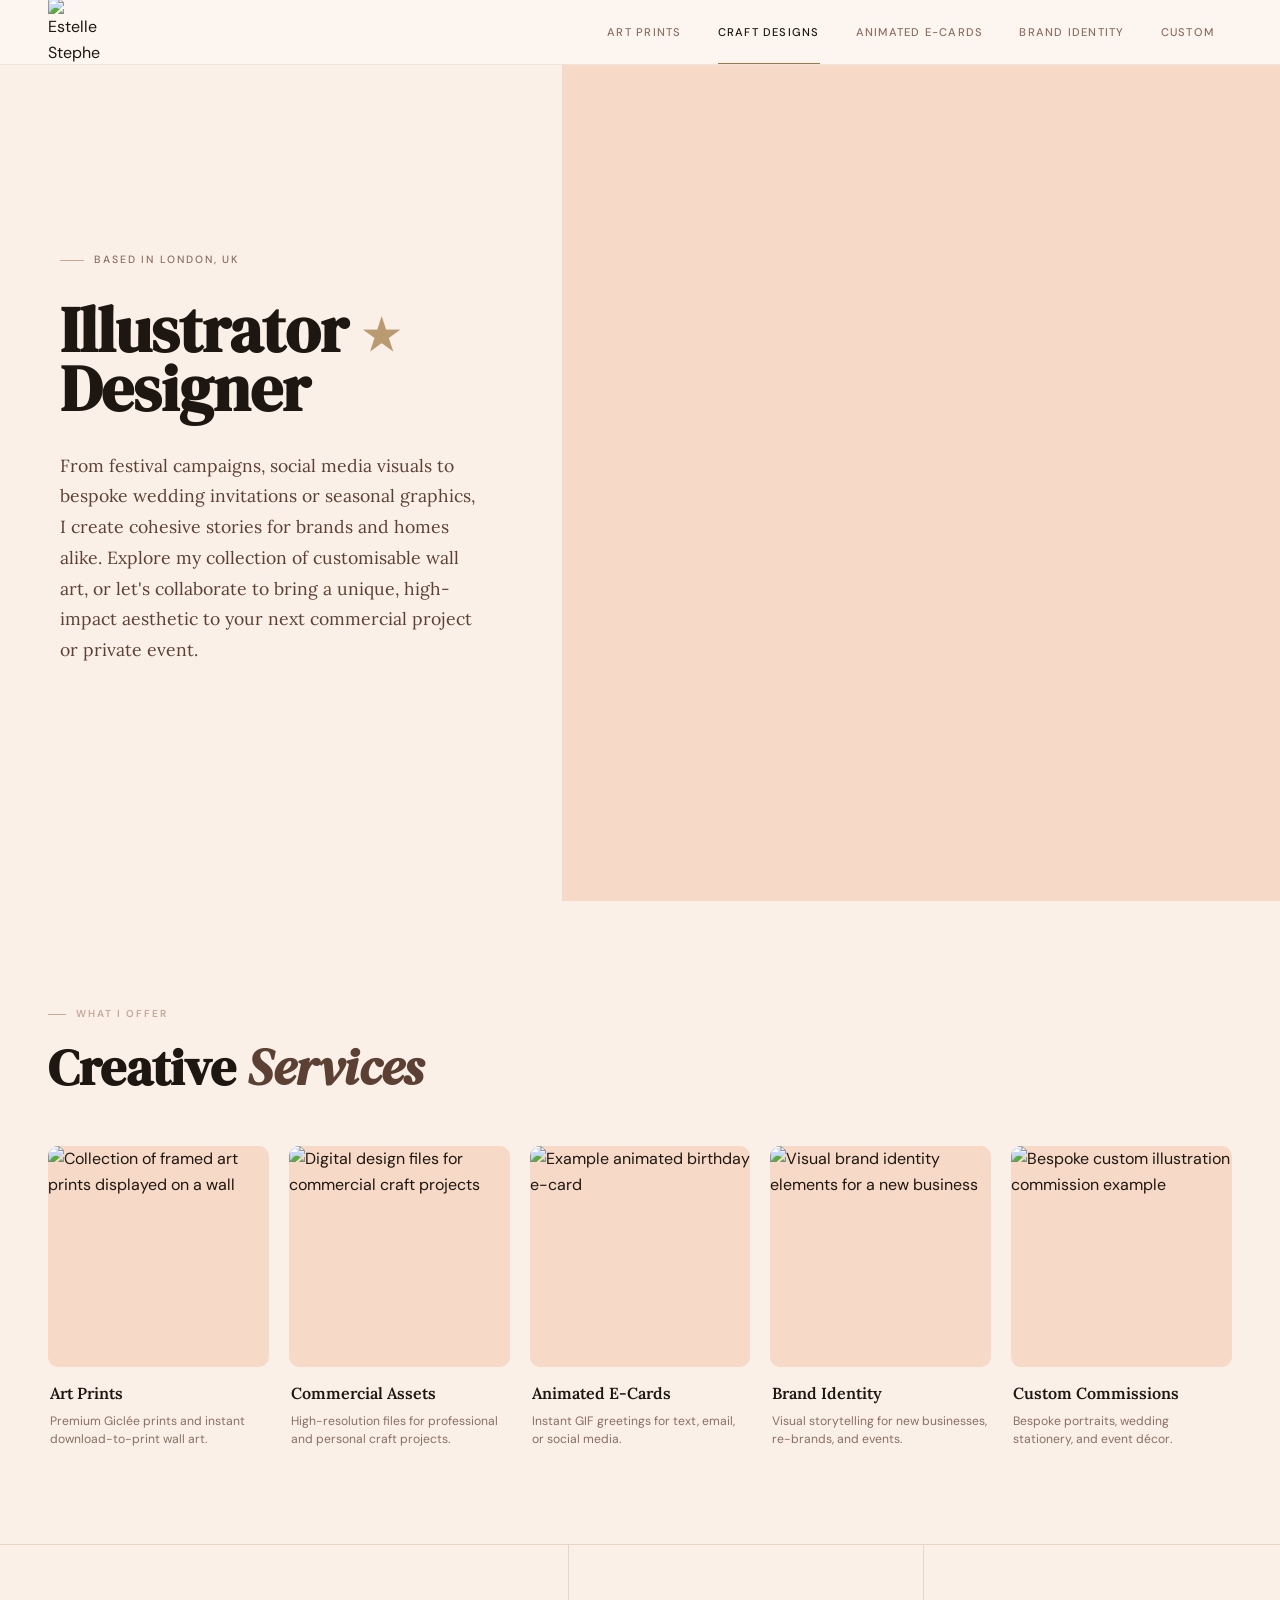
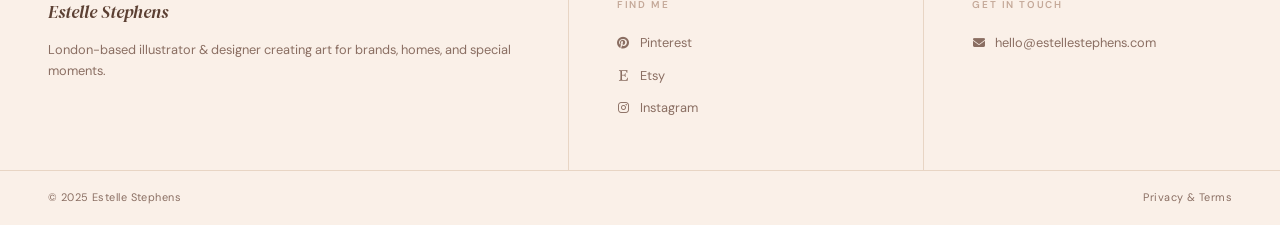
==== index.html @ 8aa45efb "Create index.html" ====
<!DOCTYPE html>
<html lang="en">
<head>
<meta charset="UTF-8">
<meta name="viewport" content="width=device-width, initial-scale=1.0">
<title>Estelle Stephens — Illustrator & Designer</title>
<meta name="description" content="London-based illustrator & designer. Art prints, commercial assets, animated e-cards, brand identity, and custom commissions.">
<meta name="theme-color" content="#fdf7ef">

<meta property="og:type"        content="website">
<meta property="og:site_name"   content="Estelle Stephens">
<meta property="og:title"       content="Estelle Stephens — Illustrator & Designer">
<meta property="og:description" content="London-based illustrator & designer.">
<meta property="og:image"       content="">
<meta property="og:url"         content="">
<meta name="twitter:card"       content="summary_large_image">
<meta name="twitter:title"      content="Estelle Stephens — Illustrator & Designer">
<meta name="twitter:description" content="London-based illustrator & designer.">
<meta name="twitter:image"      content="">

<link rel="preconnect" href="https://fonts.googleapis.com">
<link rel="preconnect" href="https://fonts.gstatic.com" crossorigin>
<link href="https://fonts.googleapis.com/css2?family=DM+Sans:opsz,wght@9..40,300;9..40,400;9..40,500;9..40,600&family=DM+Serif+Display:ital@0;1&family=Lora:ital,wght@0,400;0,500;1,400;1,500&display=swap" rel="stylesheet">
<link rel="stylesheet" href="https://cdnjs.cloudflare.com/ajax/libs/font-awesome/6.4.0/css/all.min.css">
<script src="https://cdnjs.cloudflare.com/ajax/libs/PapaParse/5.4.1/papaparse.min.js"></script>
<script async defer src="https://assets.pinterest.com/js/pinit.js"></script>

<style>
:root {
  --blush:    #f6d9c7;
  --blush-dk: #f0c8b0;
  --cream:    #fdf6f0;
  --warm:     #faf0e8;
  --sand:     #e8d5c4;
  --stone:    #c4a898;
  --ink:      #1e1610;
  --ink-mid:  #5c4033;
  --ink-soft: #8a6e62;
  --red:      #c8363c;
  --gold:     #a07840;

  --ff-display: 'DM Serif Display', Georgia, serif;
  --ff-serif:   'Lora', Georgia, serif;
  --ff-sans:    'DM Sans', system-ui, sans-serif;

  --nav-h: 64px;
  --max:   1400px;
  --r-sm:  4px;
  --r-md:  10px;
  --r-lg:  20px;
  --r-pill: 100px;

  --ease-out: cubic-bezier(0.22, 0.61, 0.36, 1);
  --ease-spring: cubic-bezier(0.34, 1.56, 0.64, 1);

  --shadow-sm: 0 1px 8px rgba(42,31,26,.06);
  --shadow-md: 0 4px 24px rgba(42,31,26,.10);
  --shadow-lg: 0 16px 48px rgba(42,31,26,.14);
}

*, *::before, *::after { box-sizing: border-box; margin: 0; padding: 0; }
html { scroll-behavior: smooth; }
body {
  font-family: var(--ff-sans);
  background: var(--cream);
  color: var(--ink);
  overflow-x: hidden;
  line-height: 1.6;
  -webkit-font-smoothing: antialiased;
}
img, video { display: block; width: 100%; height: 100%; object-fit: contain; }
a { text-decoration: none; color: inherit; }
ul { list-style: none; }
button { font-family: inherit; cursor: pointer; border: none; background: none; }

/* LOADER */
#loader {
  position: fixed; inset: 0; z-index: 1000;
  background: var(--cream);
  display: flex; align-items: center; justify-content: center;
  transition: opacity .5s var(--ease-out), visibility .5s;
}
#loader.gone { opacity: 0; visibility: hidden; pointer-events: none; }
.loader-mark {
  font-family: var(--ff-display);
  font-size: 1.8rem; font-style: italic; color: var(--ink-mid);
  animation: pulse 1.4s ease-in-out infinite;
}
@keyframes pulse { 0%,100%{opacity:.25} 50%{opacity:1} }

/* PAGE SYSTEM */
.page { display: none; }
.page.active { display: block; }

/* NAV */
.nav-wrap {
  position: sticky; top: 0; z-index: 500;
  background: rgba(253,246,240,.97);
  backdrop-filter: blur(16px) saturate(180%);
  -webkit-backdrop-filter: blur(16px) saturate(180%);
  border-bottom: 1px solid rgba(200,168,152,.25);
}
.nav-inner {
  max-width: var(--max); margin: 0 auto;
  height: var(--nav-h);
  display: flex; align-items: center; justify-content: space-between;
  padding: 0 48px;
}
.brand {
  display: flex; align-items: center;
}
.brand img { width: 52px; height: auto; display: block; }

.nav-list { display: flex; gap: 0; }
.nav-item a {
  display: block; padding: 0 18px;
  line-height: var(--nav-h);
  font-family: var(--ff-sans);
  font-size: .7rem; font-weight: 500;
  letter-spacing: .11em; text-transform: uppercase;
  color: var(--ink-soft);
  transition: color .2s;
  position: relative;
}
.nav-item a::after {
  content: '';
  position: absolute; bottom: 0; left: 18px; right: 18px;
  height: 1px; background: var(--gold);
  transform: scaleX(0); transform-origin: left;
  transition: transform .3s var(--ease-out);
}
.nav-item a:hover,
.nav-item a.active { color: var(--ink); }
.nav-item a:hover::after,
.nav-item a.active::after { transform: scaleX(1); }

.nav-burger {
  display: none; flex-direction: column; gap: 5px;
  padding: 8px; border-radius: var(--r-sm);
}
.nav-burger span {
  display: block; width: 22px; height: 1.5px;
  background: var(--ink); transition: .3s var(--ease-out);
}
.nav-burger.open span:nth-child(1) { transform: translateY(6.5px) rotate(45deg); }
.nav-burger.open span:nth-child(2) { opacity: 0; }
.nav-burger.open span:nth-child(3) { transform: translateY(-6.5px) rotate(-45deg); }

.nav-drawer {
  display: none;
  position: absolute; top: 100%; left: 0; right: 0;
  background: var(--cream);
  border-bottom: 1px solid var(--sand);
  padding: 6px 0 14px;
  box-shadow: var(--shadow-md);
}
.nav-drawer.open { display: block; }
.nav-drawer a {
  display: block; padding: 12px 28px;
  font-size: .72rem; font-weight: 500;
  letter-spacing: .1em; text-transform: uppercase;
  color: var(--ink-mid);
  transition: color .2s, background .2s;
}
.nav-drawer a:hover { color: var(--ink); background: var(--warm); }

/* HERO */
.hero {
  display: grid;
  grid-template-columns: 44% 1fr;
  min-height: calc(100svh - var(--nav-h));
  background: var(--warm);
}
.hero-copy {
  display: flex; flex-direction: column; justify-content: center;
  padding: 80px 60px;
  border-right: 1px solid rgba(200,168,152,.3);
}
.hero-eyebrow {
  display: inline-flex; align-items: center; gap: 10px;
  font-size: .66rem; font-weight: 500; letter-spacing: .18em; text-transform: uppercase;
  color: var(--ink-soft); margin-bottom: 32px;
}
.hero-eyebrow::before {
  content: '';
  display: block; width: 24px; height: 1px; background: var(--stone);
}
.hero-title {
  font-family: var(--ff-display);
  font-size: clamp(2.6rem, 5vw, 5rem);
  font-weight: 900; line-height: .92;
  color: var(--ink); margin-bottom: 32px;
}
.hero-title .star { font-style: normal; color: var(--gold); font-size: .65em; vertical-align: middle; opacity: .7; }
.hero-desc {
  font-family: var(--ff-serif);
  font-size: 1.1rem; line-height: 1.75;
  color: var(--ink-mid); max-width: 420px;
  margin-bottom: 48px;
}
.hero-actions { display: flex; gap: 12px; flex-wrap: wrap; }
.btn-primary {
  display: inline-flex; align-items: center; gap: 8px;
  padding: 13px 28px; border-radius: var(--r-pill);
  font-size: .7rem; font-weight: 600; letter-spacing: .1em; text-transform: uppercase;
  background: var(--ink); color: var(--cream);
  transition: background .25s, transform .2s var(--ease-spring);
}
.btn-primary:hover { background: var(--ink-mid); transform: translateY(-2px); }
.btn-ghost {
  display: inline-flex; align-items: center; gap: 8px;
  padding: 12px 24px; border-radius: var(--r-pill);
  font-size: .7rem; font-weight: 600; letter-spacing: .1em; text-transform: uppercase;
  border: 1px solid var(--stone); color: var(--ink-mid);
  transition: border-color .25s, color .25s, transform .2s var(--ease-spring);
}
.btn-ghost:hover { border-color: var(--ink); color: var(--ink); transform: translateY(-2px); }

.hero-visual { position: relative; overflow: hidden; background: var(--blush); }
.carousel-slide { position: absolute; inset: 0; opacity: 0; transition: opacity 1.4s ease-in-out; }
.carousel-slide.active { opacity: 1; }
.carousel-slide img { width: 100%; height: 100%; object-fit: cover; }

/* SECTION SHARED */
.sec { padding: 96px 48px; }
.sec-inner { max-width: var(--max); margin: 0 auto; }
.sec-label {
  display: inline-flex; align-items: center; gap: 10px;
  font-size: .63rem; font-weight: 600; letter-spacing: .2em; text-transform: uppercase;
  color: var(--stone); margin-bottom: 18px;
}
.sec-label::before { content: ''; display: block; width: 18px; height: 1px; background: var(--stone); }
.sec-title {
  font-family: var(--ff-display);
  font-size: clamp(2rem, 4vw, 3.5rem);
  line-height: 1.05; color: var(--ink); margin-bottom: 16px;
}
.sec-title em { font-style: italic; color: var(--ink-mid); }
.sec-body {
  font-family: var(--ff-serif);
  font-size: 1.1rem; line-height: 1.75;
  color: var(--ink-mid); max-width: 560px;
}

/* SERVICES */
.services { background: var(--warm); }
.services-grid {
  display: grid;
  grid-template-columns: repeat(5, 1fr);
  gap: 20px;
  margin-top: 52px;
}
.service-card { display: flex; flex-direction: column; gap: 0; }
.service-img {
  overflow: hidden; border-radius: var(--r-md);
  aspect-ratio: 1;
  position: relative;
  background: var(--blush);
}
.service-img img, .service-img video {
  width: 100%; height: 100%; object-fit: contain;
  transition: transform .8s var(--ease-out);
}
.service-card:hover .service-img img,
.service-card:hover .service-img video { transform: scale(1.04); }
.service-info { padding: 14px 2px 0; }
.service-name {
  font-family: var(--ff-serif);
  font-size: 1rem; font-weight: 600;
  color: var(--ink); margin-bottom: 5px;
}
.service-desc {
  font-size: .76rem; color: var(--ink-soft); line-height: 1.5;
}

/* GALLERY */
.gallery-sec { background: var(--cream); }
.gallery-header {
  display: flex; align-items: flex-end; justify-content: space-between;
  margin-bottom: 40px; gap: 24px; flex-wrap: wrap;
}
.gallery-tabs { display: flex; gap: 8px; flex-wrap: wrap; }
.gallery-tab {
  display: inline-flex; align-items: center; justify-content: center;
  padding: 9px 20px; border-radius: var(--r-pill);
  font-size: .68rem; font-weight: 600; letter-spacing: .1em; text-transform: uppercase;
  border: 1px solid var(--sand); color: var(--ink-soft);
  transition: background .2s, border-color .2s, color .2s;
  cursor: pointer;
}
.gallery-tab:hover { border-color: var(--stone); color: var(--ink-mid); }
.gallery-tab.active { background: var(--ink); border-color: var(--ink); color: var(--cream); }

.gallery-tabs-skeleton { display: flex; gap: 8px; }
.tab-skel {
  width: 110px; height: 36px; border-radius: var(--r-pill);
  background: var(--blush);
  background-image: linear-gradient(90deg, var(--blush) 0%, var(--warm) 50%, var(--blush) 100%);
  background-size: 200% 100%;
  animation: shimmer 1.6s infinite linear;
}

.gallery-grid {
  display: grid;
  grid-template-columns: repeat(4, 1fr);
  gap: 14px;
}
.gallery-item {
  position: relative; overflow: hidden;
  cursor: pointer;
  box-shadow: 0px 0px 9px #e8d5c4;
  border-radius: var(--r-md);
}
.gallery-item img {
  width: 100%; height: 100%; object-fit: contain;
  transition: transform .6s var(--ease-out);
}
.gallery-item:hover img { transform: scale(1.04); }

.gallery-overlay {
  position: absolute; inset: 0;
  background: linear-gradient(to top, rgba(30,22,16,.7) 0%, transparent 60%);
  opacity: 0; transition: opacity .3s;
  display: flex; align-items: flex-end;
  padding: 16px;
  border-radius: var(--r-md);
}
.gallery-item:hover .gallery-overlay { opacity: 1; }
.gallery-overlay-links { display: flex; gap: 8px; }
.ov-link {
  display: inline-flex; align-items: center; gap: 6px;
  padding: 7px 14px; border-radius: var(--r-pill);
  background: rgba(253,246,240,.92);
  font-size: .63rem; font-weight: 600; letter-spacing: .06em; text-transform: uppercase;
  color: var(--ink); transition: background .2s;
}
.ov-link:hover { background: var(--cream); }
.ov-link.etsy i { color: #f1641e; }
.ov-link.pin i { color: #e60023; }

/* skeleton */
.skel-item {
  aspect-ratio: 1; border-radius: var(--r-md);
  background: var(--blush);
  background-image: linear-gradient(90deg, var(--blush) 0%, var(--warm) 50%, var(--blush) 100%);
  background-size: 200% 100%;
  animation: shimmer 1.6s infinite linear;
}
@keyframes shimmer { 0% { background-position: 200% 0; } 100% { background-position: -200% 0; } }

/* PRINT DETAIL */
.print-detail-sec {
  padding: 52px 48px 96px;
  background: var(--cream);
  min-height: calc(100vh - var(--nav-h));
}
.print-detail-inner { max-width: 1060px; margin: 0 auto; }

.print-back {
  display: inline-flex; align-items: center; gap: 9px;
  font-size: .68rem; font-weight: 600; letter-spacing: .1em; text-transform: uppercase;
  color: var(--stone); margin-bottom: 18px;
  transition: color .2s;
  cursor: pointer;
}
.print-back:hover { color: var(--ink-mid); }
.print-back:hover i { transform: translateX(-3px); }
.print-back i { font-size: .85rem; transition: transform .2s var(--ease-out); }

.print-layout {
  display: grid;
  grid-template-columns: 1fr 380px;
  gap: 64px;
  align-items: start;
}

.print-image-wrap {
  position: sticky;
  top: calc(var(--nav-h) + 32px);
  border-radius: var(--r-lg);
  overflow: hidden;
  aspect-ratio: 1;
  display: flex; align-items: center; justify-content: center;
  max-height: calc(100vh - var(--nav-h) - 80px);
}
.print-image-wrap img {
  width: 100%; height: 100%; object-fit: contain;
  padding: 24px;
}

.print-info { padding-top: 4px; }

.print-collection-label {
  font-size: .63rem; font-weight: 600; letter-spacing: .18em; text-transform: uppercase;
  color: var(--stone); margin-bottom: 12px;
  display: flex; align-items: center; gap: 8px;
}
.print-collection-label::before { content: ''; display: block; width: 16px; height: 1px; background: var(--stone); }

.print-title {
  font-family: var(--ff-display);
  font-size: clamp(1.7rem, 2.6vw, 2.4rem);
  line-height: 1.05; color: var(--ink);
  margin-bottom: 16px;
}

.print-description {
  font-family: var(--ff-serif);
  font-size: .95rem; line-height: 1.75;
  color: var(--ink-soft);
  margin-bottom: 28px;
}

.print-divider {
  border: none; border-top: 1px solid var(--sand);
  margin-bottom: 28px;
}

.print-actions { display: flex; flex-direction: column; gap: 10px; }

.print-btn-etsy {
  display: inline-flex; align-items: center; justify-content: center; gap: 10px;
  padding: 15px 28px; border-radius: var(--r-pill);
  font-size: .72rem; font-weight: 600; letter-spacing: .09em; text-transform: uppercase;
  border: 1px solid var(--sand); color: var(--ink-mid);
  transition: background .25s, transform .2s var(--ease-spring);
  width: 100%;
}
.print-btn-etsy:hover { background: var(--ink-mid); transform: translateY(-2px); color:var(--cream); }
.print-btn-etsy i { color: #f1641e; font-size: .9rem; }

.print-btn-pin {
  display: inline-flex; align-items: center; justify-content: center; gap: 10px;
  padding: 14px 28px; border-radius: var(--r-pill);
  font-size: .72rem; font-weight: 600; letter-spacing: .09em; text-transform: uppercase;
  border: 1px solid var(--sand); color: var(--ink-mid);
  transition: border-color .25s, color .25s, transform .2s var(--ease-spring);
  width: 100%;
}
.print-btn-pin:hover { border-color: #e60023; color: #e60023; transform: translateY(-2px); }
.print-btn-pin i { color: #e60023; font-size: .9rem; }

.print-tags { display: flex; flex-wrap: wrap; gap: 7px; margin-bottom: 20px; }
.print-tag {
  display: inline-block;
  padding: 4px 12px; border-radius: var(--r-pill);
  font-size: .62rem; font-weight: 500; letter-spacing: .06em; text-transform: uppercase;
  background: var(--warm); color: var(--ink-soft);
  border: 1px solid var(--sand);
}

/* print loader */
.print-loading {
  display: flex; align-items: center; justify-content: center;
  min-height: 60vh;
}
.print-loading-mark {
  font-family: var(--ff-display);
  font-size: 1.4rem; font-style: italic; color: var(--ink-mid);
  animation: pulse 1.4s ease-in-out infinite;
}

/* FOOTER */
.site-footer { background: var(--warm); border-top: 1px solid var(--sand); }
.footer-top {
  max-width: var(--max); margin: 0 auto;
  display: grid; grid-template-columns: 1.6fr 1fr 1fr;
  gap: 0;
}
.footer-col { padding: 52px 48px; border-right: 1px solid var(--sand); }
.footer-col:last-child { border-right: none; }
.footer-col h4 {
  font-size: .62rem; font-weight: 600; letter-spacing: .18em; text-transform: uppercase;
  color: var(--stone); margin-bottom: 20px;
}
.footer-links { display: flex; flex-direction: column; gap: 12px; }
.footer-links a {
  font-size: .8rem; color: var(--ink-soft); transition: color .2s;
  display: flex; align-items: center; gap: 10px;
}
.footer-links a:hover { color: var(--ink); }
.footer-links i { width: 13px; text-align: center; font-size: .75rem; }
.footer-brand {
  font-family: var(--ff-display);
  font-size: 1.15rem; font-style: italic;
  color: var(--ink-mid); margin-bottom: 12px;
}
.footer-tagline {
  font-size: .8rem; color: var(--ink-soft); line-height: 1.65;
}
.footer-bottom {
  max-width: var(--max); margin: 0 auto;
  display: flex; align-items: center; justify-content: space-between;
  padding: 18px 48px;
  border-top: 1px solid var(--sand);
  font-size: .68rem; color: var(--ink-soft); letter-spacing: .04em;
}
.footer-bottom a { color: var(--ink-soft); transition: color .2s; }
.footer-bottom a:hover { color: var(--ink-mid); }

/* SCROLL REVEAL */
.reveal {
  opacity: 0; transform: translateY(20px);
  transition: opacity .65s var(--ease-out), transform .65s var(--ease-out);
}
.reveal.visible { opacity: 1; transform: none; }
.reveal-d1 { transition-delay: .08s; }
.reveal-d2 { transition-delay: .16s; }
.reveal-d3 { transition-delay: .24s; }
.reveal-d4 { transition-delay: .32s; }
.reveal-d5 { transition-delay: .40s; }

/* RESPONSIVE */
@media (max-width: 1100px) {
  .services-grid { grid-template-columns: repeat(3, 1fr); }
  .print-layout { grid-template-columns: 1fr 340px; gap: 40px; }
}

@media (max-width: 960px) {
  .nav-inner { padding: 0 24px; }
  .nav-list { display: none; }
  .nav-burger { display: flex; }

  .hero { grid-template-columns: 1fr; min-height: auto; }
  .hero-copy { padding: 52px 28px; order: 2; border-right: none; border-top: 1px solid var(--sand); }
  .hero-visual { min-height: 55svh; order: 1; }
  .hero-title { font-size: 2.4rem; }

  .sec { padding: 64px 24px; }
  .services-grid { grid-template-columns: repeat(2, 1fr); gap: 20px; }

  .gallery-grid { grid-template-columns: repeat(3, 1fr); }
  .gallery-header { flex-direction: column; align-items: flex-start; gap: 16px; }

  .print-detail-sec { padding: 36px 24px 80px; }
  .print-layout { grid-template-columns: 1fr; gap: 28px; }
  .print-image-wrap { position: relative; top: 0; max-height: 50vh; }

  .footer-top { grid-template-columns: 1fr 1fr; }
  .footer-col { padding: 36px 24px; }
  .footer-col:nth-child(3) { grid-column: 1/-1; border-right: none; border-top: 1px solid var(--sand); }
  .footer-bottom { flex-direction: column; gap: 8px; text-align: center; padding: 16px 24px; }
}

@media (max-width: 640px) {
  .hero-copy { padding: 36px 20px; }
  .hero-title { font-size: 2rem; }
  .hero-desc { font-size: 1rem; }
  .sec { padding: 48px 20px; }
  .services-grid { grid-template-columns: repeat(2, 1fr); gap: 16px; }
  .gallery-grid { grid-template-columns: repeat(2, 1fr); gap: 10px; }
  .footer-top { grid-template-columns: 1fr; }
  .footer-col { border-right: none !important; padding: 24px 20px; }
  .footer-col:nth-child(n+2) { border-top: 1px solid var(--sand); }
  .footer-bottom { padding: 14px 20px; }
}

@media (max-width: 799px) {
  .gallery-overlay { display: none; }
}

/* Print page overlay */
#page-print {
  position: fixed;
  inset: 0;
  z-index: 1000;
  background: var(--cream);
  overflow-y: auto;
  display: none;
}
#page-print.active { display: block; }
.print-detail-sec { padding-top: 20px; }

.print-description,
.print-tags {
  position: absolute;
  width: 1px;
  height: 1px;
  padding: 0;
  opacity: 0.01;
  position: absolute;
  pointer-events: none;
}
</style>
</head>
<body>

<!-- LOADER -->
<div id="loader" role="status" aria-label="Loading">
  <span class="loader-mark">ES</span>
</div>

<!-- NAVIGATION -->
<div class="nav-wrap">
  <nav class="nav-inner" aria-label="Main navigation">
    <a href="/" class="brand" aria-label="Estelle Stephens – Home">
      <img src="https://static.wixstatic.com/media/e9d02f_90b6b493853e4683b47857769f433bc7~mv2.gif" alt="Estelle Stephens" style="width:52px;height:auto;object-fit:contain;">
    </a>
    <ul class="nav-list" role="list">
      <li class="nav-item"><a href="/prints"      data-navlink="prints">Art Prints</a></li>
      <li class="nav-item"><a href="/"            data-navlink="home">Craft Designs</a></li>
      <li class="nav-item"><a href="/"            data-navlink="home">Animated E-Cards</a></li>
      <li class="nav-item"><a href="/"            data-navlink="home">Brand Identity</a></li>
      <li class="nav-item"><a href="/"            data-navlink="home">Custom</a></li>
    </ul>
    <button class="nav-burger" id="navBurger" aria-label="Toggle menu" aria-expanded="false">
      <span></span><span></span><span></span>
    </button>
  </nav>
  <nav class="nav-drawer" id="navDrawer" aria-label="Mobile navigation">
    <a href="/prints" data-navlink="prints">Art Prints</a>
    <a href="/"       data-navlink="home">Craft Designs</a>
    <a href="/"       data-navlink="home">Animated E-Cards</a>
    <a href="/"       data-navlink="home">Brand Identity</a>
    <a href="/"       data-navlink="home">Custom</a>
  </nav>
</div>

<!-- PAGE: HOME -->
<main id="page-home" class="page active">

  <section class="hero" aria-label="Introduction">
    <div class="hero-copy">
      <p class="hero-eyebrow">Based in London, UK</p>
      <h1 class="hero-title">
        Illustrator
        <span class="star">★</span> Designer
      </h1>
      <p class="hero-desc">
        From festival campaigns, social media visuals to bespoke wedding invitations or seasonal graphics, I create cohesive stories for brands and homes alike. Explore my collection of customisable wall art, or let's collaborate to bring a unique, high-impact aesthetic to your next commercial project or private event.
      </p>
    </div>
    <div class="hero-visual" id="heroCarousel" aria-hidden="true"></div>
  </section>

  <section class="sec services" id="services" aria-labelledby="services-heading">
    <div class="sec-inner">
      <p class="sec-label reveal">What I offer</p>
      <h2 class="sec-title reveal" id="services-heading">Creative <em>Services</em></h2>
      <div class="services-grid" style="margin-top:52px;">

        <article class="service-card reveal reveal-d1">
          <div class="service-img">
            <img src="https://ik.imagekit.io/ngoo36zmk/IMG_7434.png" alt="Collection of framed art prints displayed on a wall" loading="lazy">
          </div>
          <div class="service-info">
            <h3 class="service-name">Art Prints</h3>
            <p class="service-desc">Premium Giclée prints and instant download-to-print wall art.</p>
          </div>
        </article>

        <article class="service-card reveal reveal-d2">
          <div class="service-img">
            <img src="https://ik.imagekit.io/ngoo36zmk/IMG_7417.png" alt="Digital design files for commercial craft projects" loading="lazy">
          </div>
          <div class="service-info">
            <h3 class="service-name">Commercial Assets</h3>
            <p class="service-desc">High-resolution files for professional and personal craft projects.</p>
          </div>
        </article>

        <article class="service-card reveal reveal-d3">
          <div class="service-img">
            <img src="https://github.com/Stepzach/pdesport/blob/main/IMG_7438.gif?raw=true" alt="Example animated birthday e-card" loading="lazy">
          </div>
          <div class="service-info">
            <h3 class="service-name">Animated E-Cards</h3>
            <p class="service-desc">Instant GIF greetings for text, email, or social media.</p>
          </div>
        </article>

        <article class="service-card reveal reveal-d4">
          <div class="service-img">
            <img src="https://github.com/Stepzach/pdesport/blob/main/Untitled_Artwork.gif?raw=true" alt="Visual brand identity elements for a new business" loading="lazy">
          </div>
          <div class="service-info">
            <h3 class="service-name">Brand Identity</h3>
            <p class="service-desc">Visual storytelling for new businesses, re-brands, and events.</p>
          </div>
        </article>

        <article class="service-card reveal reveal-d5">
          <div class="service-img">
            <img src="https://ik.imagekit.io/ngoo36zmk/IMG_7424.gif" alt="Bespoke custom illustration commission example" loading="lazy">
          </div>
          <div class="service-info">
            <h3 class="service-name">Custom Commissions</h3>
            <p class="service-desc">Bespoke portraits, wedding stationery, and event décor.</p>
          </div>
        </article>

      </div>
    </div>
  </section>

</main>

<!-- PAGE: ART PRINTS GALLERY -->
<main id="page-menu" class="page" aria-label="Art prints gallery">
  <section class="sec gallery-sec">
    <div class="sec-inner">
      <div class="gallery-header reveal">
        <div>
          <p class="sec-label">Shop</p>
          <h2 class="sec-title" id="gallery-heading">Art <em>Prints</em></h2>
        </div>
        <div class="gallery-tabs" id="galleryTabs">
          <div class="gallery-tabs-skeleton">
            <div class="tab-skel"></div>
            <div class="tab-skel"></div>
            <div class="tab-skel"></div>
          </div>
        </div>
      </div>
      <div class="gallery-grid" id="gallery" role="list" aria-labelledby="gallery-heading">
        <div class="skel-item" aria-hidden="true"></div>
        <div class="skel-item" aria-hidden="true"></div>
        <div class="skel-item" aria-hidden="true"></div>
        <div class="skel-item" aria-hidden="true"></div>
        <div class="skel-item" aria-hidden="true"></div>
        <div class="skel-item" aria-hidden="true"></div>
        <div class="skel-item" aria-hidden="true"></div>
        <div class="skel-item" aria-hidden="true"></div>
      </div>
    </div>
  </section>
</main>

<!-- PAGE: SINGLE PRINT -->
<main id="page-print" class="page" aria-label="Print detail">
  <section class="print-detail-sec">
    <div class="print-detail-inner">
      <button class="print-back" id="printBack" aria-label="Back to gallery">
        <i class="fas fa-arrow-left"></i> Back to prints
      </button>
      <div id="printContent">
        <div class="print-loading"><span class="print-loading-mark">ES</span></div>
      </div>
    </div>
  </section>
</main>

<!-- FOOTER -->
<footer class="site-footer" aria-label="Site footer">
  <div class="footer-top">
    <div class="footer-col">
      <p class="footer-brand">Estelle Stephens</p>
      <p class="footer-tagline">London-based illustrator & designer creating art for brands, homes, and special moments.</p>
    </div>
    <div class="footer-col">
      <h4>Find Me</h4>
      <nav class="footer-links" aria-label="Social media links">
        <a href="https://pinterest.com" target="_blank" rel="noopener"><i class="fa-brands fa-pinterest" aria-hidden="true"></i> Pinterest</a>
        <a href="https://etsy.com" target="_blank" rel="noopener"><i class="fa-brands fa-etsy" aria-hidden="true"></i> Etsy</a>
        <a href="https://instagram.com" target="_blank" rel="noopener"><i class="fa-brands fa-instagram" aria-hidden="true"></i> Instagram</a>
      </nav>
    </div>
    <div class="footer-col">
      <h4>Get in Touch</h4>
      <nav class="footer-links" aria-label="Contact links">
        <a href="mailto:hello@estellestephens.com"><i class="fas fa-envelope" aria-hidden="true"></i> hello@estellestephens.com</a>
      </nav>
    </div>
  </div>
  <div class="footer-bottom">
    <span>© 2025 Estelle Stephens</span>
    <a href="/legal">Privacy &amp; Terms</a>
  </div>
</footer>

<script>
/* ══════════════════════════════════════════
   ROUTES
   /                  → home
   /prints            → gallery, first category
   /prints/:catSlug   → gallery, specific category
   /print/:slug       → single print detail
═══════════════════════════════════════════ */

const SHEET_URL = 'https://docs.google.com/spreadsheets/d/e/2PACX-1vSqEPfwqk0ju0h0kXT7IWt9iUoykb6PhJgCPTDNWnmC3zuPTMYbjhG7fzV6dNBs7LZzNeTtysfopkAv/pub?gid=611338961&output=csv';

const C = {
  category: 'CATEGORY',
  image:     'IMAGE',
  etsy:      'ETSY_LINK',
  alt:       'ALT_TEXT',
  tags:      'TAGS',
  title:     'TITLE',
  pinDesc:   'PIN_DESC',
};

const printStore    = {};
const categoryMap   = {};
const categoryOrder = [];

let allDataLoaded  = false;
let currentCatSlug = null;

/* ══ HELPERS ══ */
function get(row, key) {
  return (row[C[key]] || '').trim();
}
function slugify(str) {
  return str.toLowerCase().replace(/[^a-z0-9]+/g, '-').replace(/^-+|-+$/g, '');
}
function printSlug(row) {
  const t = get(row, 'title');
  if (t) return slugify(t);
  const img = get(row, 'image');
  return slugify(img.split('/').pop().replace(/\.[^.]+$/, '') || 'print');
}
function catSlug(label) { return slugify(label); }

function setMeta(attr, key, val) {
  let tag = document.querySelector(`meta[${attr}="${key}"]`);
  if (!tag) { tag = document.createElement('meta'); tag.setAttribute(attr, key); document.head.appendChild(tag); }
  tag.setAttribute('content', val);
}

function injectPrintMeta(row, slug) {
  const url    = window.location.origin + '/print/' + slug;
  const image  = get(row, 'image');
  const title  = get(row, 'title')   || 'Art Print — Estelle Stephens';
  const desc   = get(row, 'pinDesc') || title;

  document.title = title + ' — Estelle Stephens';
  setMeta('name',     'description',         desc);
  setMeta('property', 'og:type',             'website');
  setMeta('property', 'og:site_name',        'Estelle Stephens');
  setMeta('property', 'og:url',              url);
  setMeta('property', 'og:title',            title);
  setMeta('property', 'og:description',      desc);
  setMeta('property', 'og:image',            image);
  setMeta('name',     'twitter:card',        'summary_large_image');
  setMeta('name',     'twitter:title',       title);
  setMeta('name',     'twitter:description', desc);
  setMeta('name',     'twitter:image',       image);

  let canon = document.querySelector('link[rel="canonical"]');
  if (!canon) { canon = document.createElement('link'); canon.rel = 'canonical'; document.head.appendChild(canon); }
  canon.href = url;
}

function resetMeta() {
  document.title = 'Estelle Stephens — Illustrator & Designer';
  setMeta('name',     'description',         'London-based illustrator & designer.');
  setMeta('property', 'og:title',            'Estelle Stephens — Illustrator & Designer');
  setMeta('property', 'og:description',      'London-based illustrator & designer.');
  setMeta('property', 'og:image',            '');
  setMeta('property', 'og:url',              window.location.origin + '/');
  setMeta('name',     'twitter:title',       'Estelle Stephens — Illustrator & Designer');
  setMeta('name',     'twitter:description', 'London-based illustrator & designer.');
  setMeta('name',     'twitter:image',       '');
}

/* ══ INTERNAL NAVIGATION — all links use this ══ */
function navigate(path, addToHistory = true) {
  if (addToHistory) {
    history.pushState(null, '', path);
  }
  routeFromPath();
}

/* Intercept every <a> that points to an internal path */
document.addEventListener('click', e => {
  const a = e.target.closest('a[href]');
  if (!a) return;
  const href = a.getAttribute('href');

  // Let external links, mailto, and target=_blank pass through
  if (!href || href.startsWith('http') || href.startsWith('mailto') || a.target === '_blank') return;
  // Let /legal and other non-SPA paths through
  if (href === '/legal') return;

  e.preventDefault();
  navigate(href);
});

/* ══ NAVIGATION UI ══ */
const burger   = document.getElementById('navBurger');
const drawer   = document.getElementById('navDrawer');
const allPages = document.querySelectorAll('.page');

burger.addEventListener('click', () => {
  const open = drawer.classList.toggle('open');
  burger.classList.toggle('open', open);
  burger.setAttribute('aria-expanded', open);
});

function closeDrawer() {
  drawer.classList.remove('open');
  burger.classList.remove('open');
  burger.setAttribute('aria-expanded', false);
}

function showPage(id) {
  closeDrawer();
  allPages.forEach(p => p.classList.remove('active'));
  const target = document.getElementById('page-' + id);
  if (target) {
    target.classList.add('active');
    if (id !== 'print') window.scrollTo({ top: 0, behavior: 'smooth' });
    observeReveals(target);
  }

  // Update active state on nav links
  document.querySelectorAll('[data-navlink]').forEach(l => {
    l.classList.remove('active');
  });
  const activeLink = document.querySelector(`[data-navlink="${id}"]`);
  if (activeLink) activeLink.classList.add('active');
}

/* ══ SCROLL REVEAL ══ */
const revealObs = new IntersectionObserver(entries => {
  entries.forEach(e => {
    if (e.isIntersecting) { e.target.classList.add('visible'); revealObs.unobserve(e.target); }
  });
}, { threshold: 0.1 });

function observeReveals(root = document) {
  root.querySelectorAll('.reveal:not(.visible)').forEach(el => revealObs.observe(el));
}
observeReveals();

/* ══ HERO CAROUSEL ══ */
async function initCarousel() {
  const csvUrl = 'https://docs.google.com/spreadsheets/d/e/2PACX-1vSqEPfwqk0ju0h0kXT7IWt9iUoykb6PhJgCPTDNWnmC3zuPTMYbjhG7fzV6dNBs7LZzNeTtysfopkAv/pub?gid=268470262&output=csv';
  const container = document.getElementById('heroCarousel');
  if (!container) return;
  try {
    const res   = await fetch(csvUrl);
    const text  = await res.text();
    const rows  = text.trim().split('\n').slice(1);
    const slides = [];
    rows.forEach(row => {
      const comma = row.indexOf(',');
      if (comma < 1) return;
      const url = row.substring(0, comma).trim();
      const alt = row.substring(comma + 1).replace(/^"|"$/g, '').replace(/""/g, '"').trim();
      if (!url.startsWith('http')) return;
      const slide = document.createElement('div');
      slide.className = 'carousel-slide';
      const img = document.createElement('img');
      img.src = url; img.alt = alt;
      slide.appendChild(img);
      container.appendChild(slide);
      slides.push(slide);
    });
    if (!slides.length) return;
    let cur = Math.floor(Math.random() * slides.length);
    slides[cur].classList.add('active');
    if (slides.length > 1) {
      setInterval(() => {
        slides[cur].classList.remove('active');
        cur = (cur + 1) % slides.length;
        slides[cur].classList.add('active');
      }, 4500);
    }
  } catch (err) { console.warn('Carousel fetch failed:', err); }
}

/* ══════════════════════════════════════════
   DATA LOADING + CATEGORY GROUPING
═══════════════════════════════════════════ */
function parseSheetData(rows) {
  categoryOrder.length = 0;
  Object.keys(categoryMap).forEach(k => delete categoryMap[k]);
  Object.keys(printStore).forEach(k => delete printStore[k]);

  rows.forEach(row => {
    const cat = get(row, 'category');
    const img = get(row, 'image');
    if (!cat || !img) return;

    const cs = catSlug(cat);
    const ps = printSlug(row);

    row._catSlug  = cs;
    row._catLabel = cat;
    row._slug     = ps;

    printStore[ps] = row;

    if (!categoryMap[cs]) {
      categoryMap[cs] = { label: cat, rows: [] };
      categoryOrder.push(cs);
    }
    categoryMap[cs].rows.push(row);
  });

  allDataLoaded = true;
}

function renderTabs() {
  const tabsEl = document.getElementById('galleryTabs');
  tabsEl.innerHTML = '';

  categoryOrder.forEach(cs => {
    const { label } = categoryMap[cs];
    const btn = document.createElement('button');
    btn.className = 'gallery-tab';
    btn.dataset.catSlug = cs;
    btn.textContent = label;
    btn.addEventListener('click', () => {
      navigate('/prints/' + cs);
    });
    tabsEl.appendChild(btn);
  });
}

function switchTab(cs) {
  currentCatSlug = cs;

  document.querySelectorAll('.gallery-tab').forEach(t => {
    t.classList.toggle('active', t.dataset.catSlug === cs);
  });

  buildGallery(categoryMap[cs]?.rows || []);
}

/* ══ GALLERY RENDERER ══ */
const skeletonsHtml = Array(8).fill('<div class="skel-item" aria-hidden="true"></div>').join('');

function buildGallery(rows) {
  const grid = document.getElementById('gallery');
  if (!grid) return;
  grid.innerHTML = '';

  if (!rows.length) {
    grid.innerHTML = '<p style="padding:40px;color:var(--ink-soft);grid-column:1/-1">No prints in this collection yet.</p>';
    return;
  }

  rows.forEach((row, i) => {
    const slug    = row._slug;
    const imgUrl  = get(row, 'image');
    const alt     = get(row, 'alt')     || 'Art print';
    const etsyUrl = get(row, 'etsy')    || '#';
    const title   = get(row, 'title')   || 'Art Print';
    const pinDesc = get(row, 'pinDesc') || '';
    const printPageUrl = window.location.origin + '/print/' + slug;

    const item = document.createElement('article');
    item.className = 'gallery-item reveal' + (i % 4 !== 0 ? ` reveal-d${Math.min(i % 4, 4)}` : '');
    item.setAttribute('role', 'listitem');

    item.innerHTML = `
      <img src="${imgUrl}" alt="${alt}"
           data-pin-url="${printPageUrl}"
           data-pin-media="${imgUrl}"
           data-pin-description="${pinDesc}"
           data-pin-title="${title}" loading="lazy">
      <div class="gallery-overlay" aria-hidden="true">
        <div class="gallery-overlay-links">
          ${etsyUrl !== '#' ? `<a href="${etsyUrl}" class="ov-link etsy" target="_blank" rel="noopener" tabindex="-1">
            <i class="fa-brands fa-etsy"></i> Etsy
          </a>` : ''}
          <span class="ov-link pin" tabindex="-1">
            <i class="fa-brands fa-pinterest"></i> Pin
          </span>
        </div>
      </div>
    `;

    item.addEventListener('click', e => {
      if (e.target.closest('.ov-link.etsy')) return;
      e.preventDefault();
      navigate('/print/' + slug);
    });

    grid.appendChild(item);
  });

  observeReveals(grid);
  if (window.PinUtils) window.PinUtils.build();
}

function loadAllPrints(onReady) {
  const grid = document.getElementById('gallery');
  if (grid) grid.innerHTML = skeletonsHtml;

  Papa.parse(SHEET_URL, {
    download: true, header: true, skipEmptyLines: true,
    complete: r => {
      parseSheetData(r.data);
      renderTabs();
      if (!currentCatSlug && categoryOrder.length) {
        currentCatSlug = categoryOrder[0];
      }
      if (onReady) onReady();
    },
    error: () => {
      if (grid) grid.innerHTML = '<p style="padding:40px;color:var(--ink-soft);grid-column:1/-1">Gallery unavailable. Please try again later.</p>';
      const tabsEl = document.getElementById('galleryTabs');
      if (tabsEl) tabsEl.innerHTML = '';
    }
  });
}

/* ══ PRINT DETAIL ══ */
function openPrint(row, slug) {
  renderPrintPage(row, slug);
  showPage('print');
  injectPrintMeta(row, slug);
}

function renderPrintPage(row, slug) {
  const imgUrl   = get(row, 'image');
  const alt      = get(row, 'alt')     || 'Art print';
  const title    = get(row, 'title')   || 'Art Print';
  const pinDesc  = get(row, 'pinDesc') || '';
  const etsyUrl  = get(row, 'etsy')    || '#';
  const tagsRaw  = get(row, 'tags');
  const catLabel = row._catLabel || '';
  const catSlugVal = row._catSlug || '';

  const tagsHtml = tagsRaw
    ? tagsRaw.split(',').map(t => `<span class="print-tag">${t.trim()}</span>`).join('')
    : '';

  const printPageUrl = window.location.origin + '/print/' + slug;
  const pinSaveUrl   = 'https://www.pinterest.com/pin/create/button/'
    + '?url='         + encodeURIComponent(printPageUrl)
    + '&media='       + encodeURIComponent(imgUrl)
    + '&description=' + encodeURIComponent(title + ' - ' + pinDesc)
    + '&title='       + encodeURIComponent(title);

  document.getElementById('printContent').innerHTML = `
    <div class="print-layout">
      <div class="print-image-wrap">
        <img src="${imgUrl}" alt="${alt}"
             data-pin-url="${printPageUrl}"
             data-pin-media="${imgUrl}"
             data-pin-description="${pinDesc}"
             data-pin-title="${title}">
      </div>
      <div class="print-info">
        ${catLabel ? `<p class="print-collection-label">${catLabel}</p>` : ''}
        <h1 class="print-title">${title}</h1>
        ${pinDesc  ? `<p class="print-description">${pinDesc}</p>` : ''}
        ${tagsHtml ? `<div class="print-tags">${tagsHtml}</div>` : ''}
        <hr class="print-divider">
        <div class="print-actions">
          ${etsyUrl !== '#' ? `
          <a href="${etsyUrl}" class="print-btn-etsy" target="_blank" rel="noopener">
            <i class="fa-brands fa-etsy"></i> Shop on Etsy
          </a>` : ''}
          <button onclick="window.open('${pinSaveUrl}','Pinterest','width=600,height=700');return false;" class="print-btn-pin">
            <i class="fa-brands fa-pinterest"></i> Save to Pinterest
          </button>
        </div>
      </div>
    </div>
  `;

  // Store catSlug for the back button
  currentCatSlug = catSlugVal || currentCatSlug || categoryOrder[0] || null;

  if (window.PinUtils) window.PinUtils.build();
}

/* Back button — returns to the category the print belongs to */
document.getElementById('printBack').addEventListener('click', () => {
  const cs = currentCatSlug || categoryOrder[0] || '';
  navigate('/prints/' + cs);
});

/* ══════════════════════════════════════════
   ROUTER — reads window.location.pathname
═══════════════════════════════════════════ */
function routeFromPath() {
  const path = window.location.pathname;

  /* ── /print/:slug ── detail page */
  const printMatch = path.match(/^\/print\/([^/]+)\/?$/);
  if (printMatch) {
    const slug = printMatch[1];
    const tryOpen = () => {
      const row = printStore[slug];
      if (row) {
        openPrint(row, slug);
      } else {
        // slug not found — fall back to gallery
        const cs = currentCatSlug || categoryOrder[0] || null;
        if (cs) {
          history.replaceState(null, '', '/prints/' + cs);
          showPage('menu');
          switchTab(cs);
        } else {
          history.replaceState(null, '', '/prints');
          showPage('menu');
        }
      }
    };
    if (allDataLoaded) {
      tryOpen();
    } else {
      loadAllPrints(tryOpen);
    }
    return;
  }

  /* ── /prints/:catSlug ── gallery with specific tab */
  const printsMatch = path.match(/^\/prints\/([^/]+)\/?$/);
  if (printsMatch) {
    const cs = printsMatch[1];
    showPage('menu');
    const activate = () => {
      const target = categoryMap[cs] ? cs : (categoryOrder[0] || null);
      if (target) switchTab(target);
    };
    if (allDataLoaded) {
      activate();
    } else {
      loadAllPrints(activate);
    }
    return;
  }

  /* ── /prints ── gallery, first tab */
  if (path === '/prints' || path === '/prints/') {
    showPage('menu');
    const activate = () => {
      if (categoryOrder.length) switchTab(categoryOrder[0]);
    };
    if (allDataLoaded) {
      activate();
    } else {
      loadAllPrints(activate);
    }
    return;
  }

  /* ── / ── home */
  if (path === '/' || path === '') {
    showPage('home');
    resetMeta();
    return;
  }

  /* ── unknown path — fall back to home ── */
  history.replaceState(null, '', '/');
  showPage('home');
  resetMeta();
}

/* popstate fires when the user hits back/forward */
window.addEventListener('popstate', routeFromPath);

/* ══ INIT ══ */
window.addEventListener('load', () => {
  document.getElementById('loader').classList.add('gone');
  initCarousel();

  const path = window.location.pathname;
  const needsGallery = path.startsWith('/prints') || path.startsWith('/print');

  if (needsGallery && !allDataLoaded) {
    // Load data first, then route — avoids double-fetch
    loadAllPrints(() => routeFromPath());
  } else {
    routeFromPath();
    // Pre-fetch gallery data in the background for faster tab switching
    if (!allDataLoaded) loadAllPrints(null);
  }
});
</script>
</body>
</html>
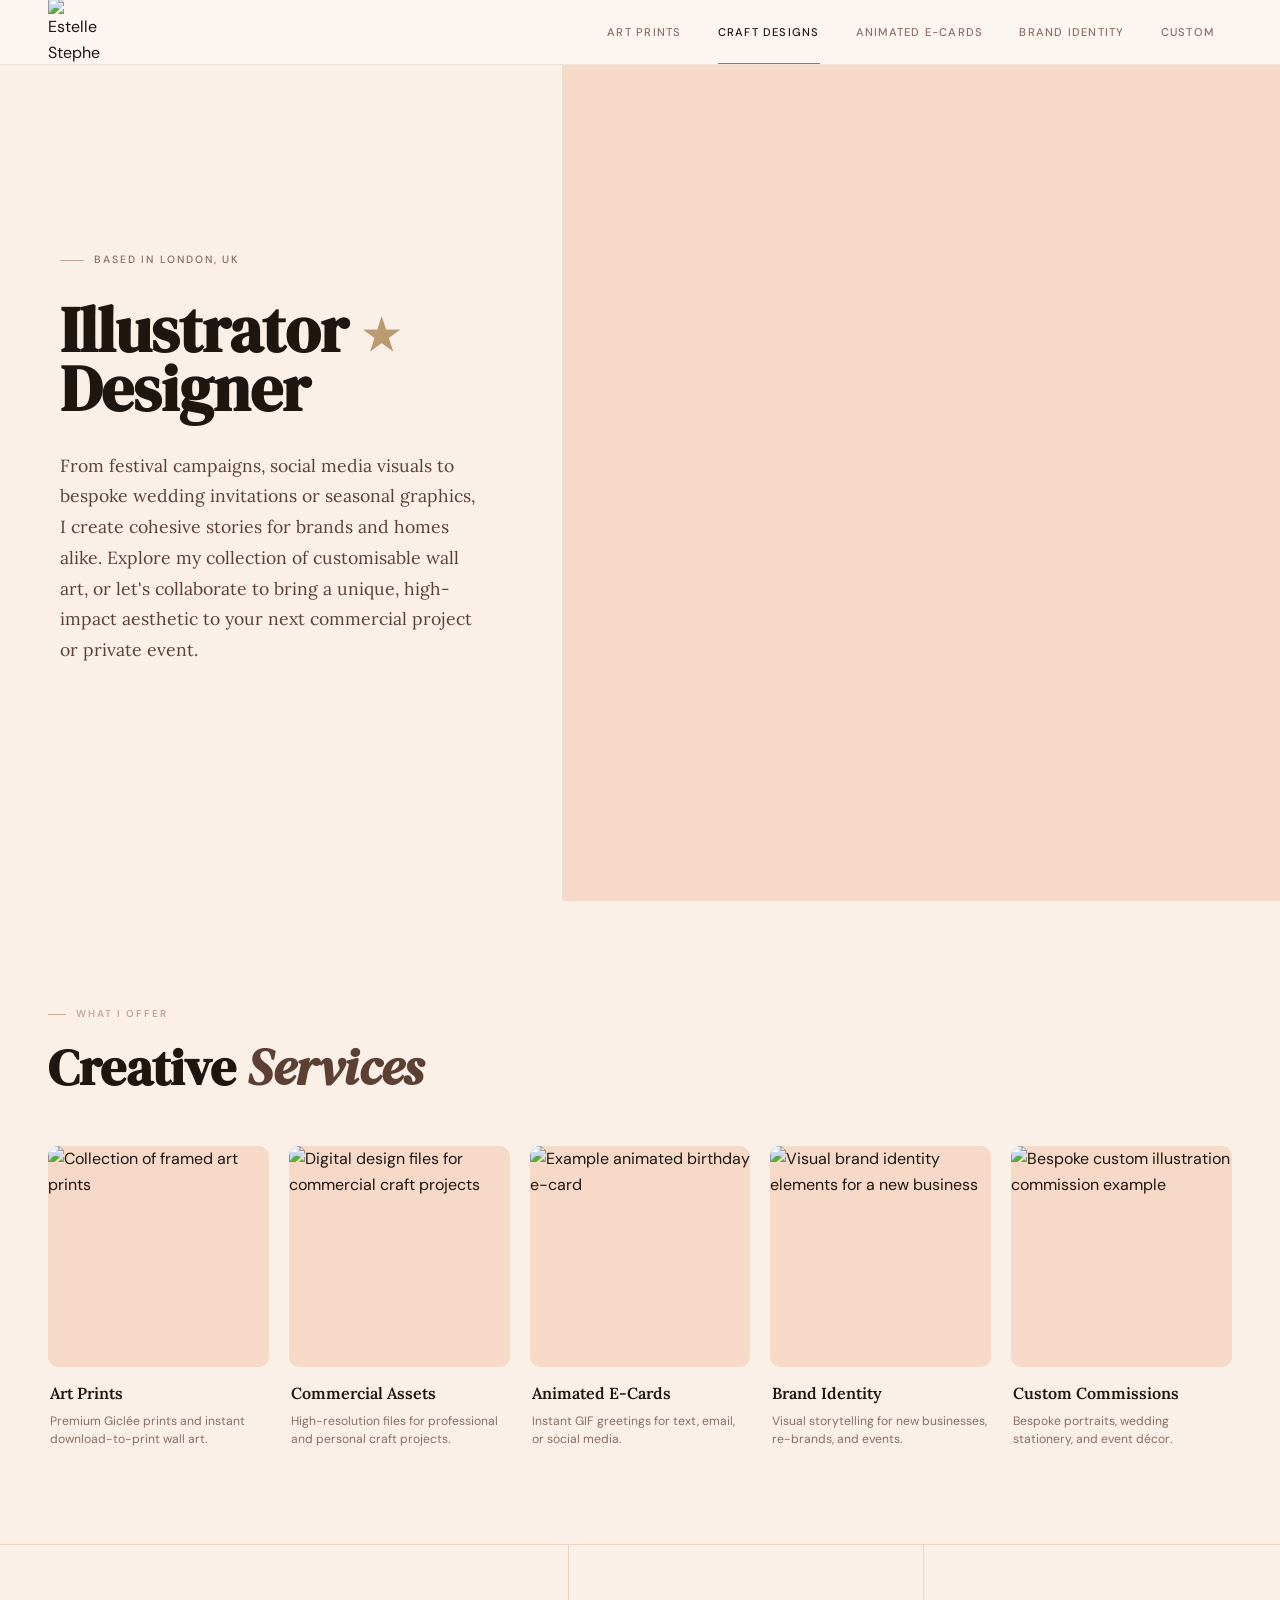
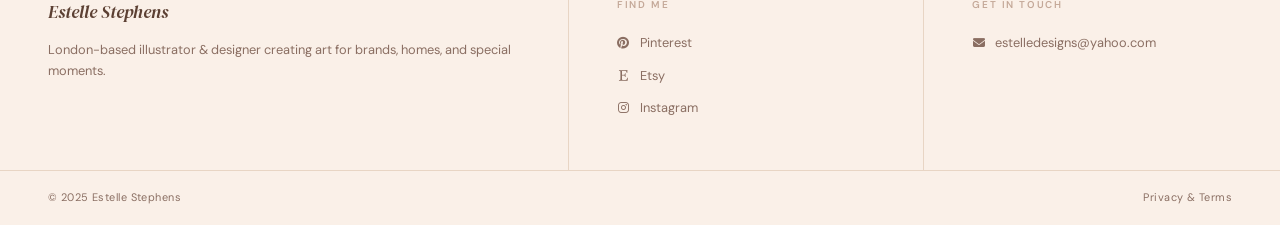
==== commit f454c563: "Update index.html" ====
--- a/index.html
+++ b/index.html
@@ -571,15 +571,18 @@
 #page-print.active { display: block; }
 .print-detail-sec { padding-top: 20px; }
 
+/* Find this in your <style> tag and replace it */
 .print-description,
 .print-tags {
   position: absolute;
   width: 1px;
   height: 1px;
   padding: 0;
-  opacity: 0.01;
-  position: absolute;
-  pointer-events: none;
+  margin: -1px;
+  overflow: hidden;
+  clip: rect(0, 0, 0, 0);
+  white-space: nowrap;
+  border-width: 0;
 }
 </style>
 </head>
@@ -639,15 +642,17 @@
       <h2 class="sec-title reveal" id="services-heading">Creative <em>Services</em></h2>
       <div class="services-grid" style="margin-top:52px;">
 
-        <article class="service-card reveal reveal-d1">
-          <div class="service-img">
-            <img src="https://ik.imagekit.io/ngoo36zmk/IMG_7434.png" alt="Collection of framed art prints displayed on a wall" loading="lazy">
-          </div>
-          <div class="service-info">
-            <h3 class="service-name">Art Prints</h3>
-            <p class="service-desc">Premium Giclée prints and instant download-to-print wall art.</p>
-          </div>
-        </article>
+      <article class="service-card reveal reveal-d1">
+  <a href="/prints" data-navlink="prints" class="card-link">
+    <div class="service-img">
+      <img src="https://ik.imagekit.io/ngoo36zmk/IMG_7434.png" alt="Collection of framed art prints" loading="lazy">
+    </div>
+    <div class="service-info">
+      <h3 class="service-name">Art Prints</h3>
+      <p class="service-desc">Premium Giclée prints and instant download-to-print wall art.</p>
+    </div>
+  </a>
+</article>
 
         <article class="service-card reveal reveal-d2">
           <div class="service-img">
@@ -758,7 +763,7 @@
     <div class="footer-col">
       <h4>Get in Touch</h4>
       <nav class="footer-links" aria-label="Contact links">
-        <a href="mailto:hello@estellestephens.com"><i class="fas fa-envelope" aria-hidden="true"></i> hello@estellestephens.com</a>
+        <a href="mailto:hello@estellestephens.com"><i class="fas fa-envelope" aria-hidden="true"></i>estelledesigns@yahoo.com</a>
       </nav>
     </div>
   </div>
@@ -1120,11 +1125,12 @@
     : '';
 
   const printPageUrl = window.location.origin + '/print/' + slug;
-  const pinSaveUrl   = 'https://www.pinterest.com/pin/create/button/'
-    + '?url='         + encodeURIComponent(printPageUrl)
-    + '&media='       + encodeURIComponent(imgUrl)
-    + '&description=' + encodeURIComponent(title + ' - ' + pinDesc)
-    + '&title='       + encodeURIComponent(title);
+  // Inside renderPrintPage(row, slug)
+const pinSaveUrl = 'https://www.pinterest.com/pin/create/button/'
+    + '?url='           + encodeURIComponent(printPageUrl)
+    + '&media='         + encodeURIComponent(imgUrl)
+    + '&description='   + encodeURIComponent(pinDesc) // Keep this clean
+    + '&title='         + encodeURIComponent(title);
 
   document.getElementById('printContent').innerHTML = `
     <div class="print-layout">
@@ -1146,9 +1152,14 @@
           <a href="${etsyUrl}" class="print-btn-etsy" target="_blank" rel="noopener">
             <i class="fa-brands fa-etsy"></i> Shop on Etsy
           </a>` : ''}
-          <button onclick="window.open('${pinSaveUrl}','Pinterest','width=600,height=700');return false;" class="print-btn-pin">
-            <i class="fa-brands fa-pinterest"></i> Save to Pinterest
-          </button>
+         <button 
+  onclick="window.open('${pinSaveUrl}','Pinterest','width=600,height=700');return false;" 
+  class="print-btn-pin"
+  data-pin-custom="true"
+  data-pin-log="button"
+  data-pin-href="${pinSaveUrl}">
+    <i class="fa-brands fa-pinterest"></i> Save to Pinterest
+</button>
         </div>
       </div>
     </div>
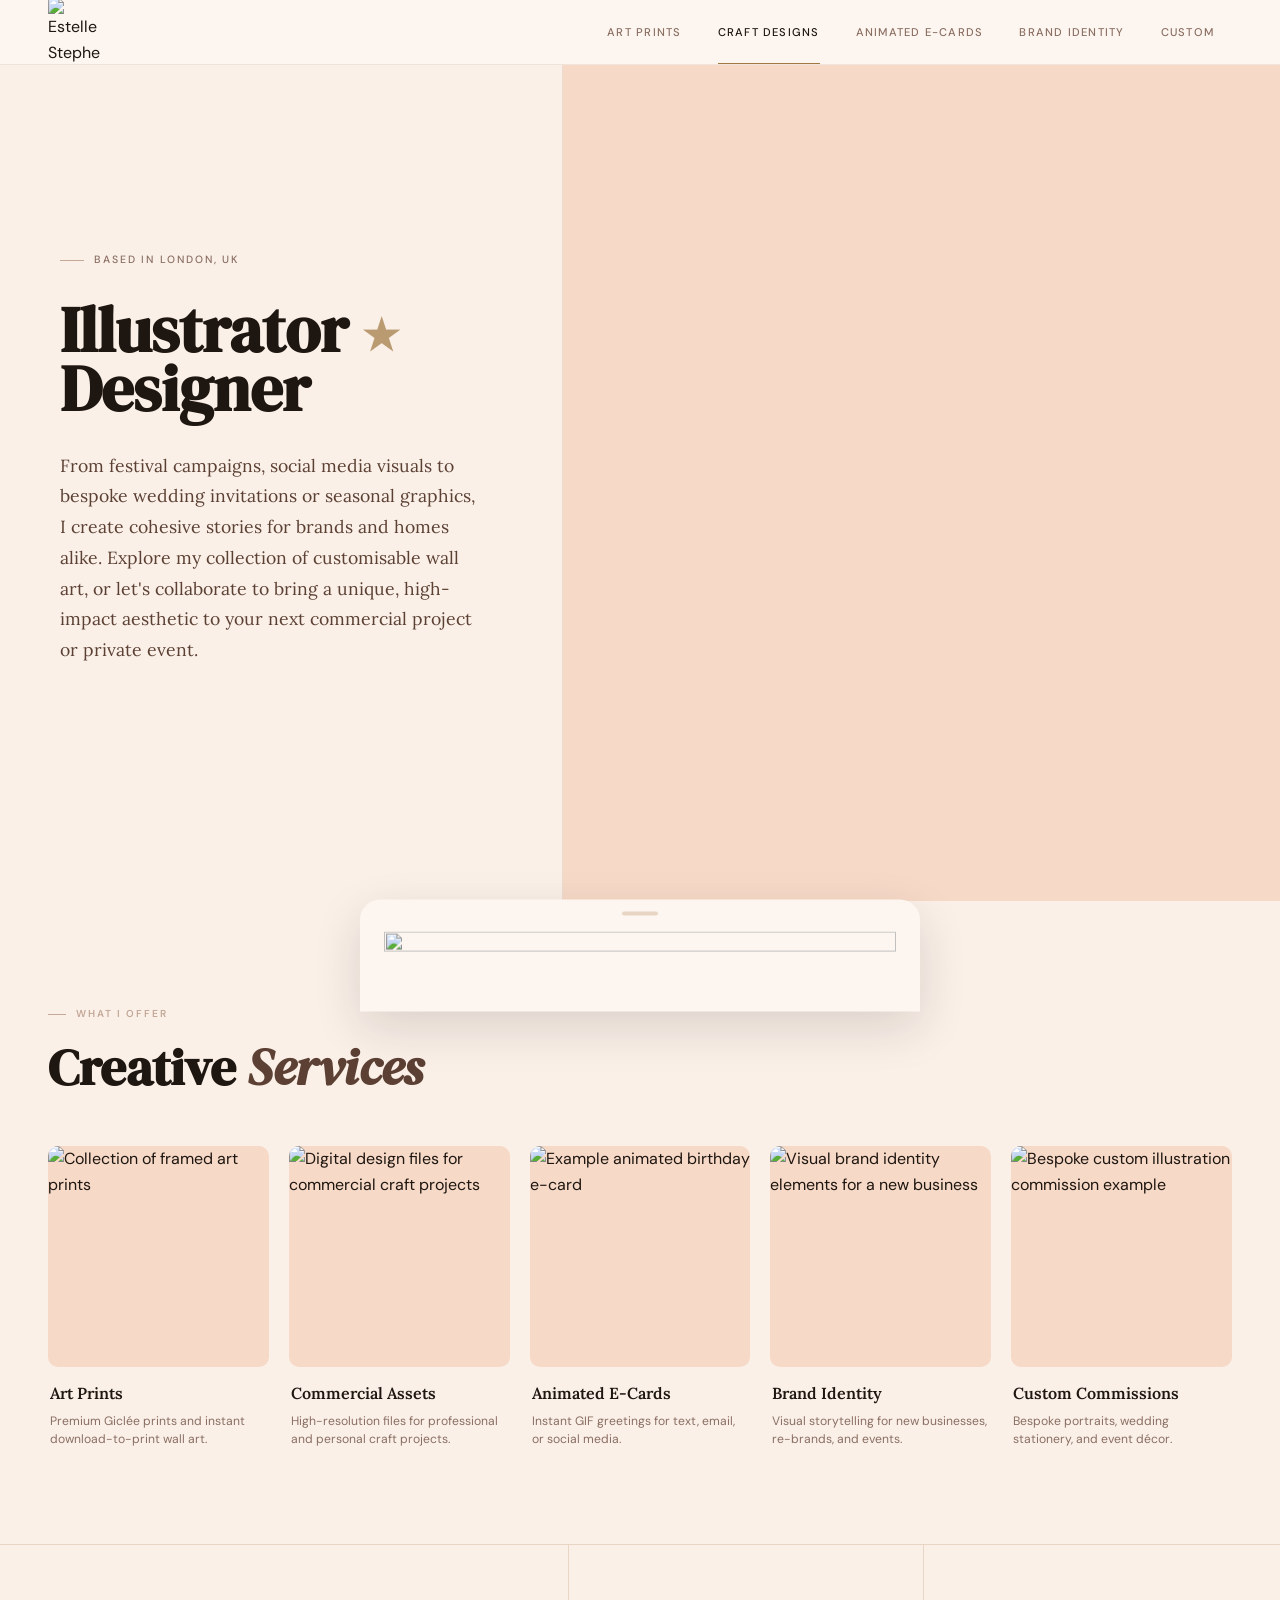
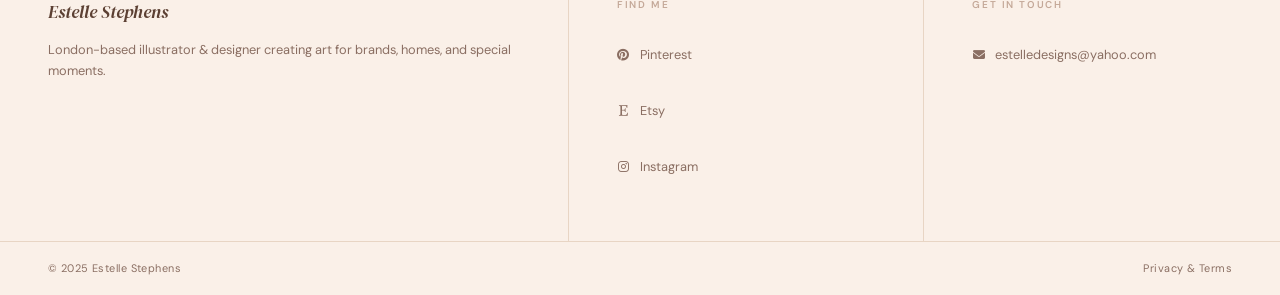
==== commit 58fc3923: "Update index.html" ====
--- a/index.html
+++ b/index.html
@@ -23,7 +23,6 @@
 <link href="https://fonts.googleapis.com/css2?family=DM+Sans:opsz,wght@9..40,300;9..40,400;9..40,500;9..40,600&family=DM+Serif+Display:ital@0;1&family=Lora:ital,wght@0,400;0,500;1,400;1,500&display=swap" rel="stylesheet">
 <link rel="stylesheet" href="https://cdnjs.cloudflare.com/ajax/libs/font-awesome/6.4.0/css/all.min.css">
 <script src="https://cdnjs.cloudflare.com/ajax/libs/PapaParse/5.4.1/papaparse.min.js"></script>
-<script async defer src="https://assets.pinterest.com/js/pinit.js"></script>
 
 <style>
 :root {
@@ -137,6 +136,9 @@
 .nav-burger {
   display: none; flex-direction: column; gap: 5px;
   padding: 8px; border-radius: var(--r-sm);
+  /* Bigger tap target on mobile */
+  min-width: 44px; min-height: 44px;
+  align-items: center; justify-content: center;
 }
 .nav-burger span {
   display: block; width: 22px; height: 1.5px;
@@ -156,11 +158,15 @@
 }
 .nav-drawer.open { display: block; }
 .nav-drawer a {
-  display: block; padding: 12px 28px;
+  display: block;
+  /* Larger touch targets in mobile drawer */
+  padding: 14px 28px;
   font-size: .72rem; font-weight: 500;
   letter-spacing: .1em; text-transform: uppercase;
   color: var(--ink-mid);
   transition: color .2s, background .2s;
+  min-height: 48px;
+  display: flex; align-items: center;
 }
 .nav-drawer a:hover { color: var(--ink); background: var(--warm); }
 
@@ -205,6 +211,7 @@
   font-size: .7rem; font-weight: 600; letter-spacing: .1em; text-transform: uppercase;
   background: var(--ink); color: var(--cream);
   transition: background .25s, transform .2s var(--ease-spring);
+  min-height: 48px;
 }
 .btn-primary:hover { background: var(--ink-mid); transform: translateY(-2px); }
 .btn-ghost {
@@ -213,6 +220,7 @@
   font-size: .7rem; font-weight: 600; letter-spacing: .1em; text-transform: uppercase;
   border: 1px solid var(--stone); color: var(--ink-mid);
   transition: border-color .25s, color .25s, transform .2s var(--ease-spring);
+  min-height: 48px;
 }
 .btn-ghost:hover { border-color: var(--ink); color: var(--ink); transform: translateY(-2px); }
 
@@ -287,6 +295,8 @@
   border: 1px solid var(--sand); color: var(--ink-soft);
   transition: background .2s, border-color .2s, color .2s;
   cursor: pointer;
+  /* Ensure tappable size on mobile */
+  min-height: 44px;
 }
 .gallery-tab:hover { border-color: var(--stone); color: var(--ink-mid); }
 .gallery-tab.active { background: var(--ink); border-color: var(--ink); color: var(--cream); }
@@ -348,6 +358,57 @@
 }
 @keyframes shimmer { 0% { background-position: 200% 0; } 100% { background-position: -200% 0; } }
 
+/* MOBILE GALLERY BOTTOM SHEET — replaces hover overlay on touch */
+.gallery-sheet-backdrop {
+  display: none;
+  position: fixed; inset: 0; z-index: 600;
+  background: rgba(30,22,16,.45);
+  animation: fadeIn .2s ease;
+}
+.gallery-sheet-backdrop.visible { display: block; }
+@keyframes fadeIn { from { opacity: 0; } to { opacity: 1; } }
+
+.gallery-sheet {
+  position: fixed; bottom: 0; left: 0; right: 0; z-index: 700;
+  background: var(--cream);
+  border-radius: 20px 20px 0 0;
+  padding: 0 0 env(safe-area-inset-bottom, 16px);
+  box-shadow: var(--shadow-lg);
+  transform: translateY(100%);
+  transition: transform .35s var(--ease-out);
+  max-width: 560px;
+  margin: 0 auto;
+}
+.gallery-sheet.open { transform: translateY(0); }
+.gallery-sheet-handle {
+  width: 36px; height: 4px; border-radius: 2px;
+  background: var(--sand); margin: 12px auto 0;
+}
+.gallery-sheet-img {
+  width: 100%; max-height: 240px; object-fit: contain;
+  padding: 16px 24px 8px;
+}
+.gallery-sheet-body { padding: 8px 24px 20px; }
+.gallery-sheet-title {
+  font-family: var(--ff-display);
+  font-size: 1.25rem; color: var(--ink);
+  margin-bottom: 16px;
+}
+.gallery-sheet-actions { display: flex; flex-direction: column; gap: 10px; }
+.sheet-btn {
+  display: flex; align-items: center; justify-content: center; gap: 10px;
+  padding: 15px 20px; border-radius: var(--r-pill);
+  font-size: .72rem; font-weight: 600; letter-spacing: .09em; text-transform: uppercase;
+  border: 1px solid var(--sand); color: var(--ink-mid);
+  background: none; cursor: pointer; width: 100%;
+  transition: background .2s, color .2s;
+  min-height: 52px;
+  font-family: var(--ff-sans);
+}
+.sheet-btn.view { background: var(--ink); border-color: var(--ink); color: var(--cream); }
+.sheet-btn.etsy i { color: #f1641e; }
+.sheet-btn.pin i { color: #e60023; }
+
 /* PRINT DETAIL */
 .print-detail-sec {
   padding: 52px 48px 96px;
@@ -362,6 +423,9 @@
   color: var(--stone); margin-bottom: 18px;
   transition: color .2s;
   cursor: pointer;
+  /* Ensure tappable */
+  min-height: 44px;
+  padding: 4px 0;
 }
 .print-back:hover { color: var(--ink-mid); }
 .print-back:hover i { transform: translateX(-3px); }
@@ -425,6 +489,7 @@
   border: 1px solid var(--sand); color: var(--ink-mid);
   transition: background .25s, transform .2s var(--ease-spring);
   width: 100%;
+  min-height: 52px;
 }
 .print-btn-etsy:hover { background: var(--ink-mid); transform: translateY(-2px); color:var(--cream); }
 .print-btn-etsy i { color: #f1641e; font-size: .9rem; }
@@ -436,6 +501,7 @@
   border: 1px solid var(--sand); color: var(--ink-mid);
   transition: border-color .25s, color .25s, transform .2s var(--ease-spring);
   width: 100%;
+  min-height: 52px;
 }
 .print-btn-pin:hover { border-color: #e60023; color: #e60023; transform: translateY(-2px); }
 .print-btn-pin i { color: #e60023; font-size: .9rem; }
@@ -477,6 +543,8 @@
 .footer-links a {
   font-size: .8rem; color: var(--ink-soft); transition: color .2s;
   display: flex; align-items: center; gap: 10px;
+  /* Minimum touch target */
+  min-height: 44px;
 }
 .footer-links a:hover { color: var(--ink); }
 .footer-links i { width: 13px; text-align: center; font-size: .75rem; }
@@ -553,8 +621,25 @@
   .footer-col { border-right: none !important; padding: 24px 20px; }
   .footer-col:nth-child(n+2) { border-top: 1px solid var(--sand); }
   .footer-bottom { padding: 14px 20px; }
-}
-
+
+  /* Tighter gallery tabs scroll on small screens */
+  .gallery-tabs {
+    flex-wrap: nowrap;
+    overflow-x: auto;
+    -webkit-overflow-scrolling: touch;
+    scrollbar-width: none;
+    padding-bottom: 4px;
+    max-width: 100%;
+  }
+  .gallery-tabs::-webkit-scrollbar { display: none; }
+  .gallery-tab { white-space: nowrap; flex-shrink: 0; }
+
+  /* Stack hero buttons on very small screens */
+  .hero-actions { flex-direction: column; gap: 10px; }
+  .btn-primary, .btn-ghost { justify-content: center; width: 100%; max-width: 320px; }
+}
+
+/* Hide hover overlay on touch — bottom sheet handles it instead */
 @media (max-width: 799px) {
   .gallery-overlay { display: none; }
 }
@@ -571,7 +656,7 @@
 #page-print.active { display: block; }
 .print-detail-sec { padding-top: 20px; }
 
-/* Find this in your <style> tag and replace it */
+/* description & tags are visually hidden but present in DOM for SEO */
 .print-description,
 .print-tags {
   position: absolute;
@@ -745,6 +830,17 @@
   </section>
 </main>
 
+<!-- MOBILE GALLERY BOTTOM SHEET -->
+<div class="gallery-sheet-backdrop" id="sheetBackdrop"></div>
+<div class="gallery-sheet" id="gallerySheet" role="dialog" aria-modal="true" aria-label="Print options">
+  <div class="gallery-sheet-handle"></div>
+  <img class="gallery-sheet-img" id="sheetImg" src="" alt="">
+  <div class="gallery-sheet-body">
+    <p class="gallery-sheet-title" id="sheetTitle"></p>
+    <div class="gallery-sheet-actions" id="sheetActions"></div>
+  </div>
+</div>
+
 <!-- FOOTER -->
 <footer class="site-footer" aria-label="Site footer">
   <div class="footer-top">
@@ -858,25 +954,41 @@
   setMeta('name',     'twitter:image',       '');
 }
 
-/* ══ INTERNAL NAVIGATION — all links use this ══ */
+/* ══ PINTEREST SAVE URL BUILDER ══
+   Uses the official Pinterest /pin/create/button/ endpoint.
+   description = PIN_DESC (or title fallback) — this becomes the pin description.
+   title       = TITLE — Pinterest displays this as the pin title.
+   Both fields are passed correctly so they populate on save.
+══════════════════════════════════ */
+function buildPinUrl(printPageUrl, imgUrl, title, pinDesc) {
+  // Pinterest requires the description to be the "note"/caption that gets saved.
+  // Combine title + description so the saved pin is rich.
+  const combinedDesc = title
+    ? (pinDesc ? title + ' — ' + pinDesc : title)
+    : (pinDesc || '');
+
+  return 'https://www.pinterest.com/pin/create/button/'
+    + '?url='         + encodeURIComponent(printPageUrl)
+    + '&media='       + encodeURIComponent(imgUrl)
+    + '&description=' + encodeURIComponent(combinedDesc);
+}
+
+function openPinterest(pinUrl) {
+  window.open(pinUrl, 'Pinterest', 'width=750,height=550,resizable=yes,scrollbars=yes');
+}
+
+/* ══ INTERNAL NAVIGATION ══ */
 function navigate(path, addToHistory = true) {
-  if (addToHistory) {
-    history.pushState(null, '', path);
-  }
+  if (addToHistory) history.pushState(null, '', path);
   routeFromPath();
 }
 
-/* Intercept every <a> that points to an internal path */
 document.addEventListener('click', e => {
   const a = e.target.closest('a[href]');
   if (!a) return;
   const href = a.getAttribute('href');
-
-  // Let external links, mailto, and target=_blank pass through
   if (!href || href.startsWith('http') || href.startsWith('mailto') || a.target === '_blank') return;
-  // Let /legal and other non-SPA paths through
   if (href === '/legal') return;
-
   e.preventDefault();
   navigate(href);
 });
@@ -907,11 +1019,7 @@
     if (id !== 'print') window.scrollTo({ top: 0, behavior: 'smooth' });
     observeReveals(target);
   }
-
-  // Update active state on nav links
-  document.querySelectorAll('[data-navlink]').forEach(l => {
-    l.classList.remove('active');
-  });
+  document.querySelectorAll('[data-navlink]').forEach(l => l.classList.remove('active'));
   const activeLink = document.querySelector(`[data-navlink="${id}"]`);
   if (activeLink) activeLink.classList.add('active');
 }
@@ -965,9 +1073,7 @@
   } catch (err) { console.warn('Carousel fetch failed:', err); }
 }
 
-/* ══════════════════════════════════════════
-   DATA LOADING + CATEGORY GROUPING
-═══════════════════════════════════════════ */
+/* ══ DATA LOADING ══ */
 function parseSheetData(rows) {
   categoryOrder.length = 0;
   Object.keys(categoryMap).forEach(k => delete categoryMap[k]);
@@ -1007,21 +1113,89 @@
     btn.className = 'gallery-tab';
     btn.dataset.catSlug = cs;
     btn.textContent = label;
-    btn.addEventListener('click', () => {
-      navigate('/prints/' + cs);
-    });
+    btn.addEventListener('click', () => navigate('/prints/' + cs));
     tabsEl.appendChild(btn);
   });
 }
 
 function switchTab(cs) {
   currentCatSlug = cs;
-
   document.querySelectorAll('.gallery-tab').forEach(t => {
     t.classList.toggle('active', t.dataset.catSlug === cs);
   });
-
   buildGallery(categoryMap[cs]?.rows || []);
+}
+
+/* ══ MOBILE BOTTOM SHEET ══ */
+const sheetBackdrop = document.getElementById('sheetBackdrop');
+const gallerySheet  = document.getElementById('gallerySheet');
+const sheetImg      = document.getElementById('sheetImg');
+const sheetTitle    = document.getElementById('sheetTitle');
+const sheetActions  = document.getElementById('sheetActions');
+
+let sheetOpen = false;
+
+function openSheet(row) {
+  const slug        = row._slug;
+  const imgUrl      = get(row, 'image');
+  const alt         = get(row, 'alt')     || 'Art print';
+  const title       = get(row, 'title')   || 'Art Print';
+  const pinDesc     = get(row, 'pinDesc') || '';
+  const etsyUrl     = get(row, 'etsy')    || '';
+  const printPageUrl = window.location.origin + '/print/' + slug;
+  const pinUrl      = buildPinUrl(printPageUrl, imgUrl, title, pinDesc);
+
+  sheetImg.src = imgUrl;
+  sheetImg.alt = alt;
+  sheetTitle.textContent = title;
+
+  sheetActions.innerHTML = `
+    <button class="sheet-btn view" id="sheetViewBtn">
+      <i class="fas fa-eye"></i> View Print
+    </button>
+    ${etsyUrl ? `<a href="${etsyUrl}" class="sheet-btn etsy" target="_blank" rel="noopener">
+      <i class="fa-brands fa-etsy"></i> Shop on Etsy
+    </a>` : ''}
+    <button class="sheet-btn pin" id="sheetPinBtn">
+      <i class="fa-brands fa-pinterest"></i> Save to Pinterest
+    </button>
+  `;
+
+  document.getElementById('sheetViewBtn').addEventListener('click', () => {
+    closeSheet();
+    navigate('/print/' + slug);
+  });
+
+  document.getElementById('sheetPinBtn').addEventListener('click', () => {
+    openPinterest(pinUrl);
+  });
+
+  sheetBackdrop.classList.add('visible');
+  requestAnimationFrame(() => gallerySheet.classList.add('open'));
+  sheetOpen = true;
+  document.body.style.overflow = 'hidden';
+}
+
+function closeSheet() {
+  gallerySheet.classList.remove('open');
+  sheetBackdrop.classList.remove('visible');
+  sheetOpen = false;
+  document.body.style.overflow = '';
+}
+
+sheetBackdrop.addEventListener('click', closeSheet);
+
+// Swipe-down to close the sheet
+let touchStartY = 0;
+gallerySheet.addEventListener('touchstart', e => { touchStartY = e.touches[0].clientY; }, { passive: true });
+gallerySheet.addEventListener('touchend', e => {
+  const delta = e.changedTouches[0].clientY - touchStartY;
+  if (delta > 60) closeSheet();
+}, { passive: true });
+
+/* ══ TOUCH DETECTION ══ */
+function isTouchDevice() {
+  return window.matchMedia('(max-width: 799px)').matches;
 }
 
 /* ══ GALLERY RENDERER ══ */
@@ -1038,47 +1212,58 @@
   }
 
   rows.forEach((row, i) => {
-    const slug    = row._slug;
-    const imgUrl  = get(row, 'image');
-    const alt     = get(row, 'alt')     || 'Art print';
-    const etsyUrl = get(row, 'etsy')    || '#';
-    const title   = get(row, 'title')   || 'Art Print';
-    const pinDesc = get(row, 'pinDesc') || '';
+    const slug        = row._slug;
+    const imgUrl      = get(row, 'image');
+    const alt         = get(row, 'alt')     || 'Art print';
+    const etsyUrl     = get(row, 'etsy')    || '#';
+    const title       = get(row, 'title')   || 'Art Print';
+    const pinDesc     = get(row, 'pinDesc') || '';
     const printPageUrl = window.location.origin + '/print/' + slug;
+    const pinUrl      = buildPinUrl(printPageUrl, imgUrl, title, pinDesc);
 
     const item = document.createElement('article');
     item.className = 'gallery-item reveal' + (i % 4 !== 0 ? ` reveal-d${Math.min(i % 4, 4)}` : '');
     item.setAttribute('role', 'listitem');
 
     item.innerHTML = `
-      <img src="${imgUrl}" alt="${alt}"
-           data-pin-url="${printPageUrl}"
-           data-pin-media="${imgUrl}"
-           data-pin-description="${pinDesc}"
-           data-pin-title="${title}" loading="lazy">
+      <img src="${imgUrl}" alt="${alt}" loading="lazy">
       <div class="gallery-overlay" aria-hidden="true">
         <div class="gallery-overlay-links">
           ${etsyUrl !== '#' ? `<a href="${etsyUrl}" class="ov-link etsy" target="_blank" rel="noopener" tabindex="-1">
             <i class="fa-brands fa-etsy"></i> Etsy
           </a>` : ''}
-          <span class="ov-link pin" tabindex="-1">
+          <button class="ov-link pin" tabindex="-1" data-pin-url="${pinUrl}">
             <i class="fa-brands fa-pinterest"></i> Pin
-          </span>
+          </button>
         </div>
       </div>
     `;
 
     item.addEventListener('click', e => {
+      // Don't intercept Etsy link
       if (e.target.closest('.ov-link.etsy')) return;
+
+      // Pinterest button on desktop overlay
+      const pinBtn = e.target.closest('.ov-link.pin');
+      if (pinBtn) {
+        e.preventDefault();
+        openPinterest(pinBtn.dataset.pinUrl);
+        return;
+      }
+
       e.preventDefault();
-      navigate('/print/' + slug);
+
+      if (isTouchDevice()) {
+        openSheet(row);
+      } else {
+        navigate('/print/' + slug);
+      }
     });
 
     grid.appendChild(item);
   });
 
   observeReveals(grid);
-  if (window.PinUtils) window.PinUtils.build();
 }
 
 function loadAllPrints(onReady) {
@@ -1111,35 +1296,26 @@
 }
 
 function renderPrintPage(row, slug) {
-  const imgUrl   = get(row, 'image');
-  const alt      = get(row, 'alt')     || 'Art print';
-  const title    = get(row, 'title')   || 'Art Print';
-  const pinDesc  = get(row, 'pinDesc') || '';
-  const etsyUrl  = get(row, 'etsy')    || '#';
-  const tagsRaw  = get(row, 'tags');
-  const catLabel = row._catLabel || '';
-  const catSlugVal = row._catSlug || '';
+  const imgUrl      = get(row, 'image');
+  const alt         = get(row, 'alt')     || 'Art print';
+  const title       = get(row, 'title')   || 'Art Print';
+  const pinDesc     = get(row, 'pinDesc') || '';
+  const etsyUrl     = get(row, 'etsy')    || '#';
+  const tagsRaw     = get(row, 'tags');
+  const catLabel    = row._catLabel || '';
+  const catSlugVal  = row._catSlug || '';
 
   const tagsHtml = tagsRaw
     ? tagsRaw.split(',').map(t => `<span class="print-tag">${t.trim()}</span>`).join('')
     : '';
 
   const printPageUrl = window.location.origin + '/print/' + slug;
-  // Inside renderPrintPage(row, slug)
-const pinSaveUrl = 'https://www.pinterest.com/pin/create/button/'
-    + '?url='           + encodeURIComponent(printPageUrl)
-    + '&media='         + encodeURIComponent(imgUrl)
-    + '&description='   + encodeURIComponent(pinDesc) // Keep this clean
-    + '&title='         + encodeURIComponent(title);
+  const pinUrl = buildPinUrl(printPageUrl, imgUrl, title, pinDesc);
 
   document.getElementById('printContent').innerHTML = `
     <div class="print-layout">
       <div class="print-image-wrap">
-        <img src="${imgUrl}" alt="${alt}"
-             data-pin-url="${printPageUrl}"
-             data-pin-media="${imgUrl}"
-             data-pin-description="${pinDesc}"
-             data-pin-title="${title}">
+        <img src="${imgUrl}" alt="${alt}">
       </div>
       <div class="print-info">
         ${catLabel ? `<p class="print-collection-label">${catLabel}</p>` : ''}
@@ -1152,38 +1328,31 @@
           <a href="${etsyUrl}" class="print-btn-etsy" target="_blank" rel="noopener">
             <i class="fa-brands fa-etsy"></i> Shop on Etsy
           </a>` : ''}
-         <button 
-  onclick="window.open('${pinSaveUrl}','Pinterest','width=600,height=700');return false;" 
-  class="print-btn-pin"
-  data-pin-custom="true"
-  data-pin-log="button"
-  data-pin-href="${pinSaveUrl}">
-    <i class="fa-brands fa-pinterest"></i> Save to Pinterest
-</button>
+          <button class="print-btn-pin" id="printPinBtn">
+            <i class="fa-brands fa-pinterest"></i> Save to Pinterest
+          </button>
         </div>
       </div>
     </div>
   `;
 
-  // Store catSlug for the back button
+  document.getElementById('printPinBtn').addEventListener('click', () => {
+    openPinterest(pinUrl);
+  });
+
   currentCatSlug = catSlugVal || currentCatSlug || categoryOrder[0] || null;
-
-  if (window.PinUtils) window.PinUtils.build();
-}
-
-/* Back button — returns to the category the print belongs to */
+}
+
+/* Back button */
 document.getElementById('printBack').addEventListener('click', () => {
   const cs = currentCatSlug || categoryOrder[0] || '';
   navigate('/prints/' + cs);
 });
 
-/* ══════════════════════════════════════════
-   ROUTER — reads window.location.pathname
-═══════════════════════════════════════════ */
+/* ══ ROUTER ══ */
 function routeFromPath() {
   const path = window.location.pathname;
 
-  /* ── /print/:slug ── detail page */
   const printMatch = path.match(/^\/print\/([^/]+)\/?$/);
   if (printMatch) {
     const slug = printMatch[1];
@@ -1192,27 +1361,16 @@
       if (row) {
         openPrint(row, slug);
       } else {
-        // slug not found — fall back to gallery
         const cs = currentCatSlug || categoryOrder[0] || null;
-        if (cs) {
-          history.replaceState(null, '', '/prints/' + cs);
-          showPage('menu');
-          switchTab(cs);
-        } else {
-          history.replaceState(null, '', '/prints');
-          showPage('menu');
-        }
+        if (cs) { history.replaceState(null, '', '/prints/' + cs); showPage('menu'); switchTab(cs); }
+        else { history.replaceState(null, '', '/prints'); showPage('menu'); }
       }
     };
-    if (allDataLoaded) {
-      tryOpen();
-    } else {
-      loadAllPrints(tryOpen);
-    }
+    if (allDataLoaded) tryOpen();
+    else loadAllPrints(tryOpen);
     return;
   }
 
-  /* ── /prints/:catSlug ── gallery with specific tab */
   const printsMatch = path.match(/^\/prints\/([^/]+)\/?$/);
   if (printsMatch) {
     const cs = printsMatch[1];
@@ -1221,42 +1379,30 @@
       const target = categoryMap[cs] ? cs : (categoryOrder[0] || null);
       if (target) switchTab(target);
     };
-    if (allDataLoaded) {
-      activate();
-    } else {
-      loadAllPrints(activate);
-    }
+    if (allDataLoaded) activate();
+    else loadAllPrints(activate);
     return;
   }
 
-  /* ── /prints ── gallery, first tab */
   if (path === '/prints' || path === '/prints/') {
     showPage('menu');
-    const activate = () => {
-      if (categoryOrder.length) switchTab(categoryOrder[0]);
-    };
-    if (allDataLoaded) {
-      activate();
-    } else {
-      loadAllPrints(activate);
-    }
+    const activate = () => { if (categoryOrder.length) switchTab(categoryOrder[0]); };
+    if (allDataLoaded) activate();
+    else loadAllPrints(activate);
     return;
   }
 
-  /* ── / ── home */
   if (path === '/' || path === '') {
     showPage('home');
     resetMeta();
     return;
   }
 
-  /* ── unknown path — fall back to home ── */
   history.replaceState(null, '', '/');
   showPage('home');
   resetMeta();
 }
 
-/* popstate fires when the user hits back/forward */
 window.addEventListener('popstate', routeFromPath);
 
 /* ══ INIT ══ */
@@ -1268,11 +1414,9 @@
   const needsGallery = path.startsWith('/prints') || path.startsWith('/print');
 
   if (needsGallery && !allDataLoaded) {
-    // Load data first, then route — avoids double-fetch
     loadAllPrints(() => routeFromPath());
   } else {
     routeFromPath();
-    // Pre-fetch gallery data in the background for faster tab switching
     if (!allDataLoaded) loadAllPrints(null);
   }
 });
